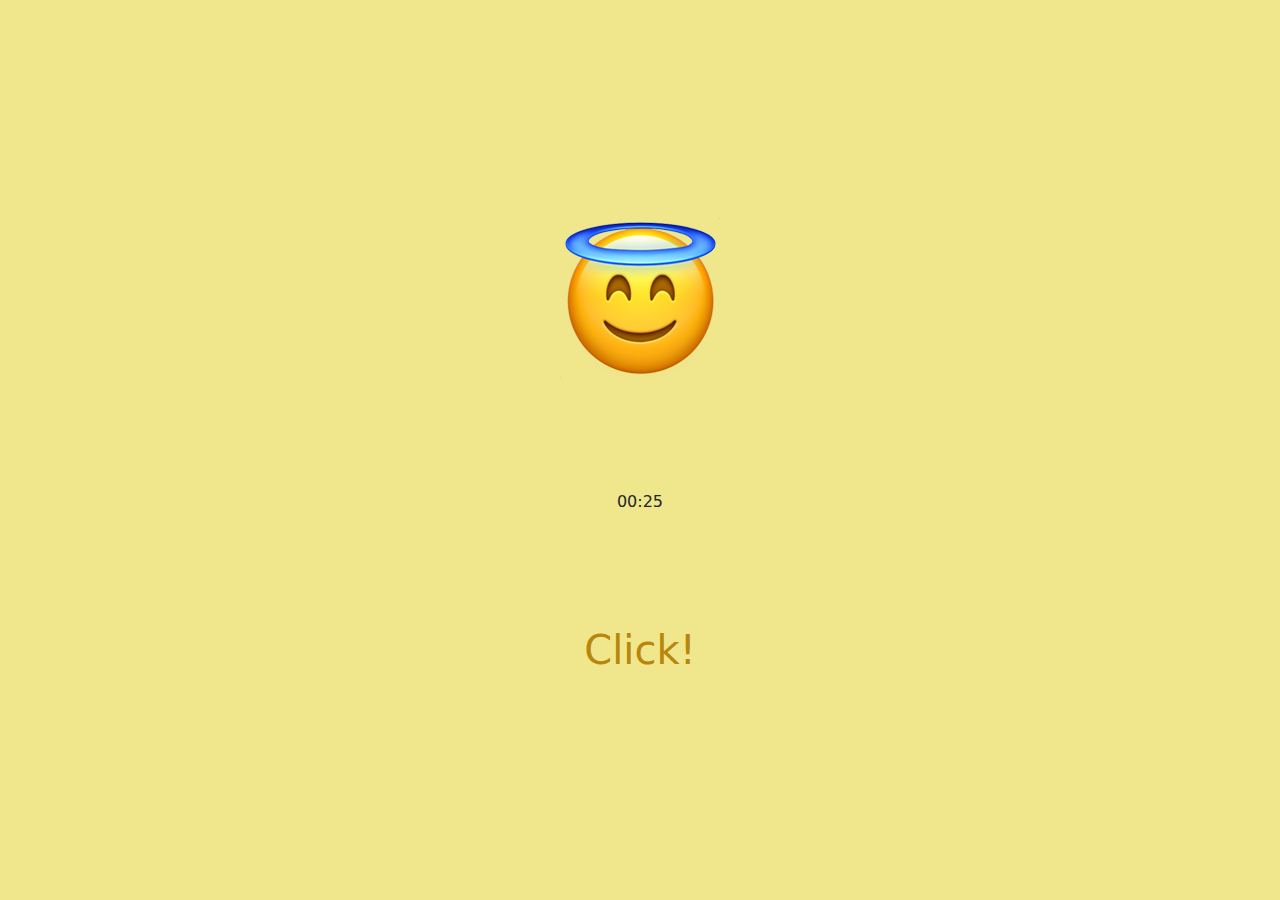
==== templates/game.html @ 3af6c684 "commit" ====
<!DOCTYPE html>
<html lang="en">
<head>
    <meta charset="UTF-8">
    <meta name="viewport" content="width=device-width, initial-scale=1.0">
    <link href="https://cdn.jsdelivr.net/npm/bootstrap@5.3.3/dist/css/bootstrap.min.css" rel="stylesheet" integrity="sha384-QWTKZyjpPEjISv5WaRU9OFeRpok6YctnYmDr5pNlyT2bRjXh0JMhjY6hW+ALEwIH" crossorigin="anonymous">
    <script src="https://cdn.jsdelivr.net/npm/bootstrap@5.3.3/dist/js/bootstrap.bundle.min.js" integrity="sha384-YvpcrYf0tY3lHB60NNkmXc5s9fDVZLESaAA55NDzOxhy9GkcIdslK1eN7N6jIeHz" crossorigin="anonymous"></script>
    <link rel="stylesheet" href="../styles/game.css">
    <script src="../js/script.js" defer></script>
    <title>Hungry Smile</title>
</head>
<body>
    <div class="container">
        <div class="smile">
            <button class="btn-smile">
                <img src="../images/angel.png" alt="" class="smileImg">
            </button>
        </div>
        <div class="timer"></div>
        <h1 class="click-text">Click!</h1>
    </div>
</body>
</html>
---- styles/game.css ----
*{
    margin: 0;
    padding: 0;
    box-sizing: border-box;
}

body{
    background: khaki;
}
.container{
    height: 100vh;
    display: flex;
    flex-direction: column;
    justify-content: center;
    align-items: center;
    gap: 7rem;
}

.btn-smile{
    background: none;
    border: 0;
}

.click-text{
    color:darkgoldenrod
}
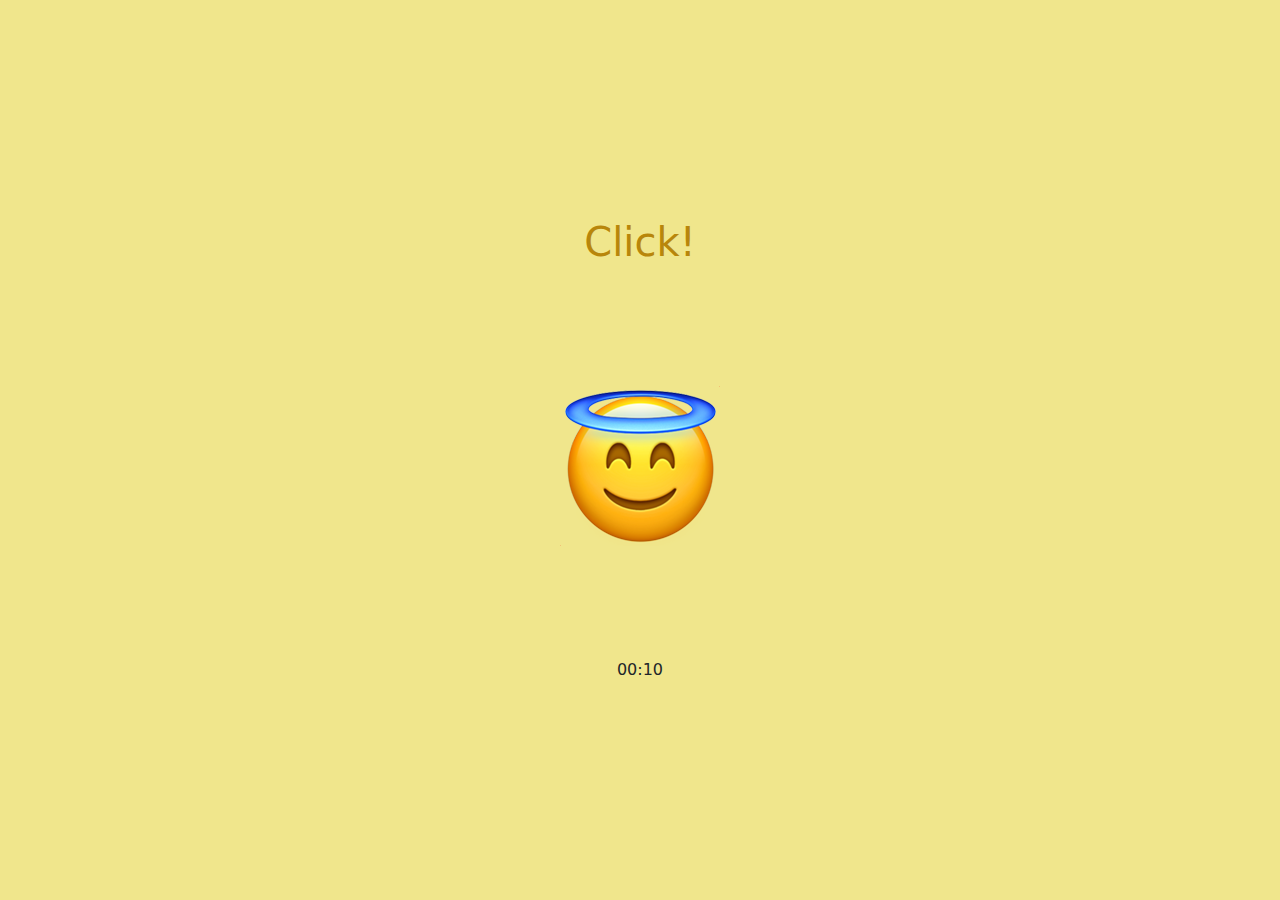
==== commit b1494f94: "commit" ====
--- a/templates/game.html
+++ b/templates/game.html
@@ -11,13 +11,13 @@
 </head>
 <body>
     <div class="container">
+        <h1 class="click-text">Click!</h1>
         <div class="smile">
             <button class="btn-smile">
                 <img src="../images/angel.png" alt="" class="smileImg">
             </button>
         </div>
         <div class="timer"></div>
-        <h1 class="click-text">Click!</h1>
     </div>
 </body>
 </html>--- a/styles/game.css
+++ b/styles/game.css
@@ -19,8 +19,15 @@
 .btn-smile{
     background: none;
     border: 0;
+    touch-action:manipulation;
+    
 }
 
 .click-text{
     color:darkgoldenrod
+}
+
+.main-name{
+    display: flex;
+    align-items: center;
 }